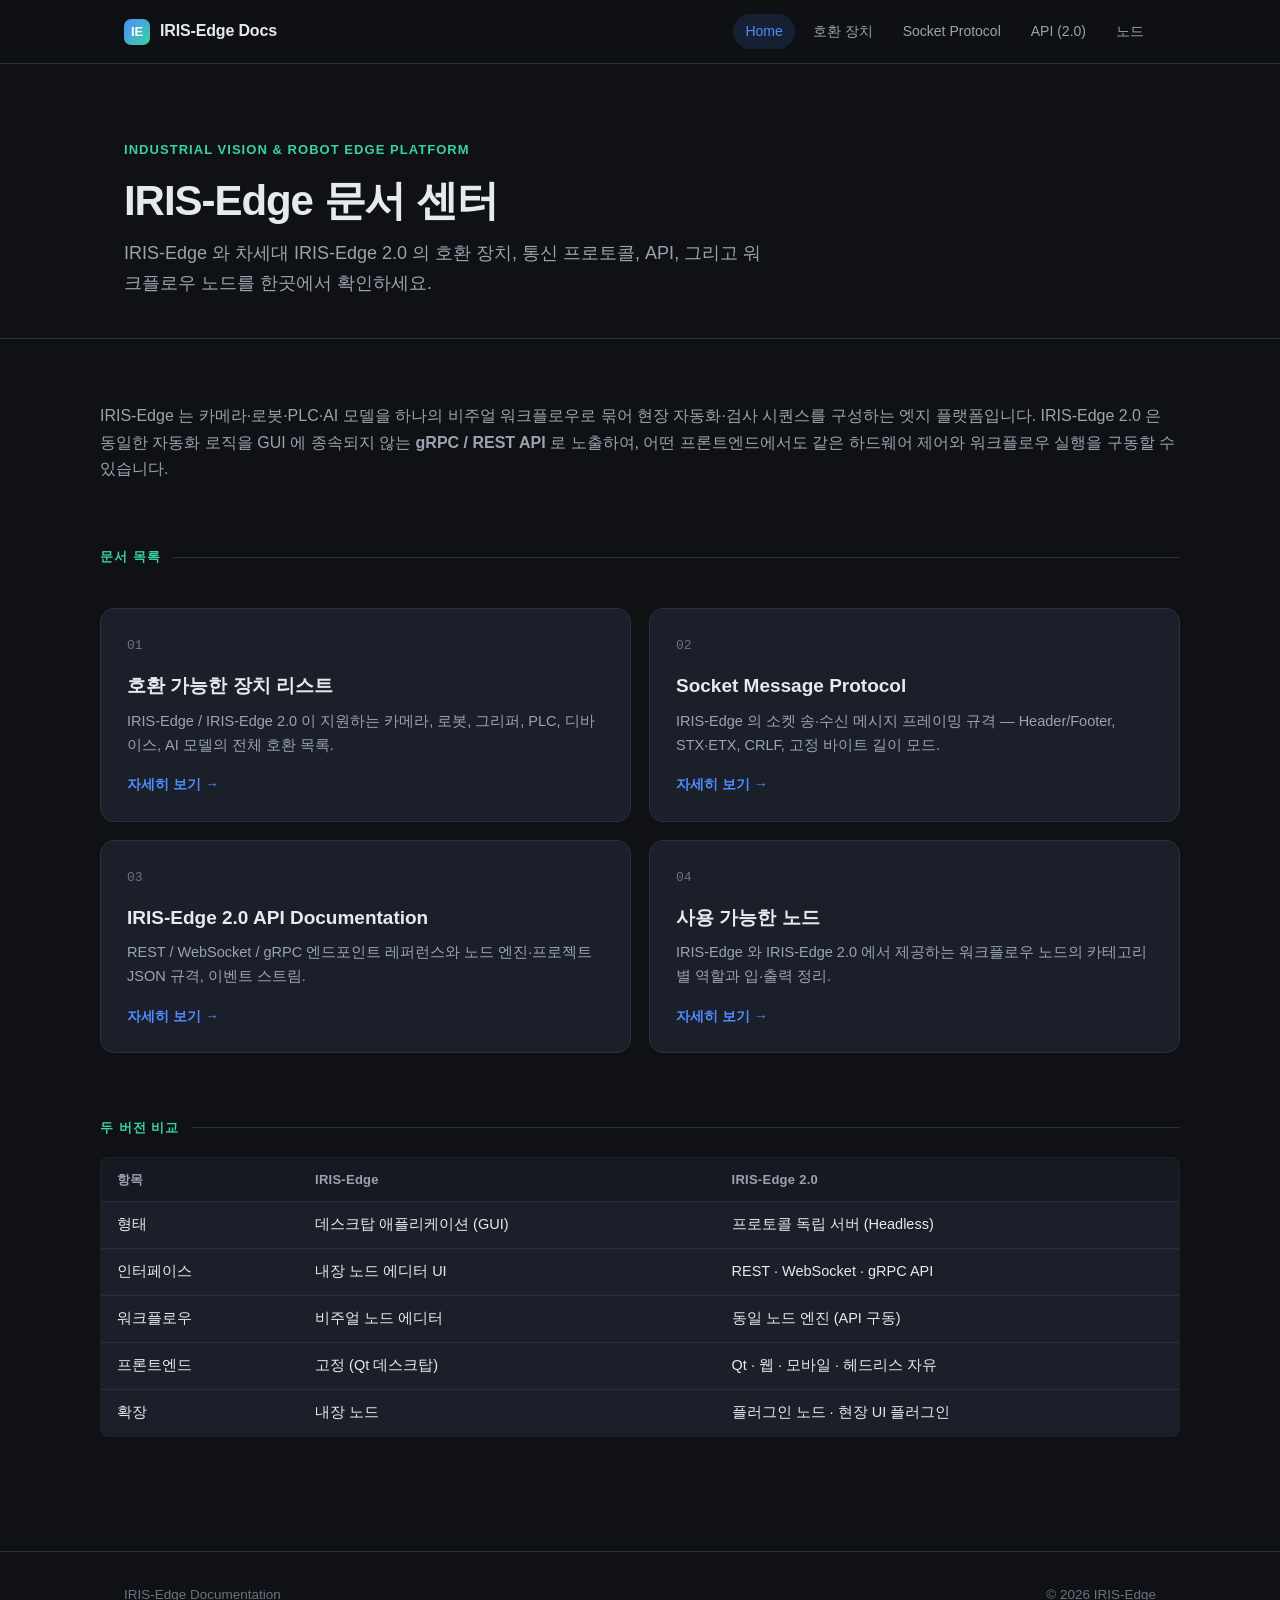
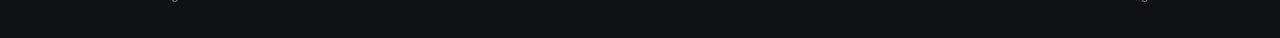
==== index.html @ b0934d2b "readme" ====
<!DOCTYPE html>
<html lang="ko">
<head>
<meta charset="UTF-8">
<meta name="viewport" content="width=device-width, initial-scale=1.0">
<title>IRIS-Edge Documentation</title>
<meta name="description" content="IRIS-Edge / IRIS-Edge 2.0 — 산업 자동화 비전·로봇 엣지 플랫폼 문서">
<link rel="stylesheet" href="assets/style.css">
</head>
<body>

<header class="topbar">
  <div class="topbar-inner">
    <a class="brand" href="index.html"><span class="logo">IE</span> IRIS-Edge Docs</a>
    <nav class="nav">
      <a href="index.html" class="active">Home</a>
      <a href="devices.html">호환 장치</a>
      <a href="socket-protocol.html">Socket Protocol</a>
      <a href="api.html">API (2.0)</a>
      <a href="nodes.html">노드</a>
    </nav>
  </div>
</header>

<section class="hero">
  <div class="wrap">
    <span class="eyebrow">Industrial Vision &amp; Robot Edge Platform</span>
    <h1>IRIS-Edge 문서 센터</h1>
    <p>IRIS-Edge 와 차세대 IRIS-Edge 2.0 의 호환 장치, 통신 프로토콜, API, 그리고 워크플로우 노드를 한곳에서 확인하세요.</p>
  </div>
</section>

<main class="wrap page">

  <p class="lead">
    IRIS-Edge 는 카메라·로봇·PLC·AI 모델을 하나의 비주얼 워크플로우로 묶어
    현장 자동화·검사 시퀀스를 구성하는 엣지 플랫폼입니다.
    IRIS-Edge 2.0 은 동일한 자동화 로직을 GUI 에 종속되지 않는
    <strong>gRPC / REST API</strong> 로 노출하여, 어떤 프론트엔드에서도
    같은 하드웨어 제어와 워크플로우 실행을 구동할 수 있습니다.
  </p>

  <div class="kicker"><span>문서 목록</span><div class="line"></div></div>

  <div class="card-grid">

    <a class="card" href="devices.html">
      <div class="num">01</div>
      <h3>호환 가능한 장치 리스트</h3>
      <p>IRIS-Edge / IRIS-Edge 2.0 이 지원하는 카메라, 로봇, 그리퍼, PLC, 디바이스, AI 모델의 전체 호환 목록.</p>
      <div class="arrow">자세히 보기 →</div>
    </a>

    <a class="card" href="socket-protocol.html">
      <div class="num">02</div>
      <h3>Socket Message Protocol</h3>
      <p>IRIS-Edge 의 소켓 송·수신 메시지 프레이밍 규격 — Header/Footer, STX·ETX, CRLF, 고정 바이트 길이 모드.</p>
      <div class="arrow">자세히 보기 →</div>
    </a>

    <a class="card" href="api.html">
      <div class="num">03</div>
      <h3>IRIS-Edge 2.0 API Documentation</h3>
      <p>REST / WebSocket / gRPC 엔드포인트 레퍼런스와 노드 엔진·프로젝트 JSON 규격, 이벤트 스트림.</p>
      <div class="arrow">자세히 보기 →</div>
    </a>

    <a class="card" href="nodes.html">
      <div class="num">04</div>
      <h3>사용 가능한 노드</h3>
      <p>IRIS-Edge 와 IRIS-Edge 2.0 에서 제공하는 워크플로우 노드의 카테고리별 역할과 입·출력 정리.</p>
      <div class="arrow">자세히 보기 →</div>
    </a>

  </div>

  <div class="kicker"><span>두 버전 비교</span><div class="line"></div></div>

  <div class="table-wrap">
    <table>
      <thead>
        <tr><th>항목</th><th>IRIS-Edge</th><th>IRIS-Edge 2.0</th></tr>
      </thead>
      <tbody>
        <tr><td>형태</td><td>데스크탑 애플리케이션 (GUI)</td><td>프로토콜 독립 서버 (Headless)</td></tr>
        <tr><td>인터페이스</td><td>내장 노드 에디터 UI</td><td>REST · WebSocket · gRPC API</td></tr>
        <tr><td>워크플로우</td><td>비주얼 노드 에디터</td><td>동일 노드 엔진 (API 구동)</td></tr>
        <tr><td>프론트엔드</td><td>고정 (Qt 데스크탑)</td><td>Qt · 웹 · 모바일 · 헤드리스 자유</td></tr>
        <tr><td>확장</td><td>내장 노드</td><td>플러그인 노드 · 현장 UI 플러그인</td></tr>
      </tbody>
    </table>
  </div>

</main>

<footer class="footer">
  <div class="wrap">
    <span>IRIS-Edge Documentation</span>
    <span>© 2026 IRIS-Edge</span>
  </div>
</footer>

</body>
</html>
---- assets/style.css ----
/* ============================================================
   IRIS-Edge Documentation — shared stylesheet
   ============================================================ */

:root {
  --bg: #0f1115;
  --bg-soft: #161922;
  --panel: #1b1f2a;
  --panel-2: #20263324;
  --border: #2a3040;
  --text: #e6e9f0;
  --text-dim: #9aa3b2;
  --text-faint: #6b7384;
  --accent: #4f8cff;
  --accent-soft: #4f8cff22;
  --accent-2: #38d39f;
  --warn: #f0a45c;
  --radius: 14px;
  --radius-sm: 8px;
  --maxw: 1080px;
  --mono: "SFMono-Regular", "JetBrains Mono", "Consolas", "Menlo", monospace;
  --sans: -apple-system, BlinkMacSystemFont, "Segoe UI", "Pretendard",
          "Apple SD Gothic Neo", "Malgun Gothic", Roboto, sans-serif;
}

* { box-sizing: border-box; }

html { scroll-behavior: smooth; }

body {
  margin: 0;
  font-family: var(--sans);
  background: var(--bg);
  color: var(--text);
  line-height: 1.65;
  -webkit-font-smoothing: antialiased;
}

a { color: var(--accent); text-decoration: none; }
a:hover { text-decoration: underline; }

/* ---------- top bar ---------- */
.topbar {
  position: sticky;
  top: 0;
  z-index: 50;
  background: rgba(15, 17, 21, 0.85);
  backdrop-filter: blur(10px);
  border-bottom: 1px solid var(--border);
}
.topbar-inner {
  max-width: var(--maxw);
  margin: 0 auto;
  padding: 14px 24px;
  display: flex;
  align-items: center;
  gap: 22px;
}
.brand {
  display: flex;
  align-items: center;
  gap: 10px;
  font-weight: 700;
  letter-spacing: -0.01em;
  color: var(--text);
  font-size: 16px;
}
.brand .logo {
  width: 26px; height: 26px;
  border-radius: 7px;
  background: linear-gradient(135deg, var(--accent), var(--accent-2));
  display: grid; place-items: center;
  color: #fff; font-weight: 800; font-size: 13px;
}
.brand:hover { text-decoration: none; }
.nav {
  display: flex; gap: 6px; margin-left: auto; flex-wrap: wrap;
}
.nav a {
  color: var(--text-dim);
  padding: 6px 12px;
  border-radius: 999px;
  font-size: 14px;
  font-weight: 500;
}
.nav a:hover { color: var(--text); background: var(--bg-soft); text-decoration: none; }
.nav a.active { color: var(--accent); background: var(--accent-soft); }

/* ---------- layout ---------- */
.wrap { max-width: var(--maxw); margin: 0 auto; padding: 0 24px; }
.page { padding: 48px 0 96px; }

/* ---------- hero ---------- */
.hero {
  padding: 72px 0 40px;
  border-bottom: 1px solid var(--border);
}
.hero h1 {
  font-size: 42px;
  line-height: 1.15;
  letter-spacing: -0.025em;
  margin: 0 0 14px;
}
.hero p {
  font-size: 18px;
  color: var(--text-dim);
  max-width: 640px;
  margin: 0;
}
.eyebrow {
  display: inline-block;
  font-size: 13px;
  font-weight: 600;
  letter-spacing: 0.08em;
  text-transform: uppercase;
  color: var(--accent-2);
  margin-bottom: 16px;
}

/* ---------- headings ---------- */
h2 {
  font-size: 26px;
  letter-spacing: -0.02em;
  margin: 56px 0 8px;
  padding-top: 8px;
}
h3 {
  font-size: 18px;
  margin: 32px 0 8px;
  color: var(--text);
}
h2 + p, h3 + p { margin-top: 4px; }
.lead { color: var(--text-dim); font-size: 16px; }

/* ---------- cards (home) ---------- */
.card-grid {
  display: grid;
  grid-template-columns: repeat(2, 1fr);
  gap: 18px;
  margin-top: 40px;
}
.card {
  display: block;
  background: var(--panel);
  border: 1px solid var(--border);
  border-radius: var(--radius);
  padding: 26px 26px 24px;
  transition: border-color .15s ease, transform .15s ease, background .15s ease;
}
.card:hover {
  text-decoration: none;
  border-color: var(--accent);
  transform: translateY(-2px);
  background: #1e2330;
}
.card .num {
  font-family: var(--mono);
  font-size: 13px;
  color: var(--text-faint);
  margin-bottom: 14px;
}
.card h3 { margin: 0 0 8px; font-size: 19px; color: var(--text); }
.card p { margin: 0; color: var(--text-dim); font-size: 14.5px; }
.card .arrow { margin-top: 16px; color: var(--accent); font-size: 14px; font-weight: 600; }

/* ---------- tables ---------- */
.table-wrap { overflow-x: auto; margin: 18px 0; }
table {
  width: 100%;
  border-collapse: collapse;
  font-size: 14.5px;
  background: var(--panel);
  border: 1px solid var(--border);
  border-radius: var(--radius-sm);
  overflow: hidden;
}
th, td {
  text-align: left;
  padding: 11px 16px;
  border-bottom: 1px solid var(--border);
  vertical-align: top;
}
thead th {
  background: var(--bg-soft);
  color: var(--text-dim);
  font-weight: 600;
  font-size: 13px;
  letter-spacing: 0.02em;
}
tbody tr:last-child td { border-bottom: none; }
tbody tr:hover { background: #1e2330; }
td code, th code { white-space: nowrap; }

/* ---------- code ---------- */
code {
  font-family: var(--mono);
  font-size: 0.88em;
  background: var(--bg-soft);
  border: 1px solid var(--border);
  border-radius: 5px;
  padding: 1px 6px;
  color: #d6def0;
}
pre {
  background: #0b0d12;
  border: 1px solid var(--border);
  border-radius: var(--radius-sm);
  padding: 18px 20px;
  overflow-x: auto;
  font-family: var(--mono);
  font-size: 13.5px;
  line-height: 1.6;
  margin: 16px 0;
}
pre code { background: none; border: none; padding: 0; color: #cdd6f4; }

/* ---------- badges / pills ---------- */
.pill {
  display: inline-block;
  font-size: 12px;
  font-weight: 600;
  padding: 2px 9px;
  border-radius: 999px;
  border: 1px solid var(--border);
  color: var(--text-dim);
  background: var(--bg-soft);
  white-space: nowrap;
}
.pill.in { color: var(--accent); border-color: var(--accent-soft); background: var(--accent-soft); }
.pill.out { color: var(--accent-2); border-color: #38d39f22; background: #38d39f18; }
.pill.off { color: #ff6b6b; border-color: #ff6b6b33; background: #ff6b6b18; }
.pill.get { color: #38d39f; border-color: #38d39f33; }
.pill.post { color: #4f8cff; border-color: #4f8cff33; }
.pill.put { color: #f0a45c; border-color: #f0a45c33; }
.pill.delete { color: #ff6b6b; border-color: #ff6b6b33; }
.pill.ws { color: #b78cff; border-color: #b78cff33; }

/* ---------- callout ---------- */
.note {
  border: 1px solid var(--border);
  border-left: 3px solid var(--accent);
  background: var(--accent-soft);
  border-radius: var(--radius-sm);
  padding: 14px 18px;
  margin: 20px 0;
  font-size: 14.5px;
  color: var(--text);
}
.note.warn { border-left-color: var(--warn); background: #f0a45c14; }
.note strong { color: var(--text); }

/* ---------- two columns ---------- */
.cols { display: grid; grid-template-columns: 1fr 1fr; gap: 24px; }

/* ---------- framing diagram ---------- */
.frame {
  display: flex;
  flex-wrap: wrap;
  gap: 8px;
  margin: 20px 0;
  font-family: var(--mono);
  font-size: 13px;
}
.frame .seg {
  padding: 10px 16px;
  border-radius: var(--radius-sm);
  border: 1px dashed var(--border);
  color: var(--text-dim);
  background: var(--bg-soft);
}
.frame .seg.req {
  border-style: solid;
  border-color: var(--accent);
  color: var(--accent);
  background: var(--accent-soft);
}

/* ---------- section divider label ---------- */
.kicker {
  display: flex; align-items: center; gap: 12px;
  margin: 64px 0 0;
}
.kicker span {
  font-size: 13px; font-weight: 700; letter-spacing: 0.08em;
  text-transform: uppercase; color: var(--accent-2);
}
.kicker .line { flex: 1; height: 1px; background: var(--border); }

/* ---------- footer ---------- */
.footer {
  border-top: 1px solid var(--border);
  padding: 32px 0;
  color: var(--text-faint);
  font-size: 13.5px;
}
.footer .wrap { display: flex; justify-content: space-between; flex-wrap: wrap; gap: 12px; }

/* ---------- toc ---------- */
.toc {
  background: var(--panel);
  border: 1px solid var(--border);
  border-radius: var(--radius-sm);
  padding: 16px 20px;
  margin: 24px 0 8px;
}
.toc strong { display: block; font-size: 13px; text-transform: uppercase; letter-spacing: 0.06em; color: var(--text-faint); margin-bottom: 8px; }
.toc ul { margin: 0; padding: 0; list-style: none; columns: 2; }
.toc li { margin: 4px 0; font-size: 14px; }

/* ---------- responsive ---------- */
@media (max-width: 760px) {
  .card-grid, .cols, .toc ul { grid-template-columns: 1fr; columns: 1; }
  .hero h1 { font-size: 32px; }
  .nav { display: none; }
  .wrap, .topbar-inner { padding-left: 16px; padding-right: 16px; }
}
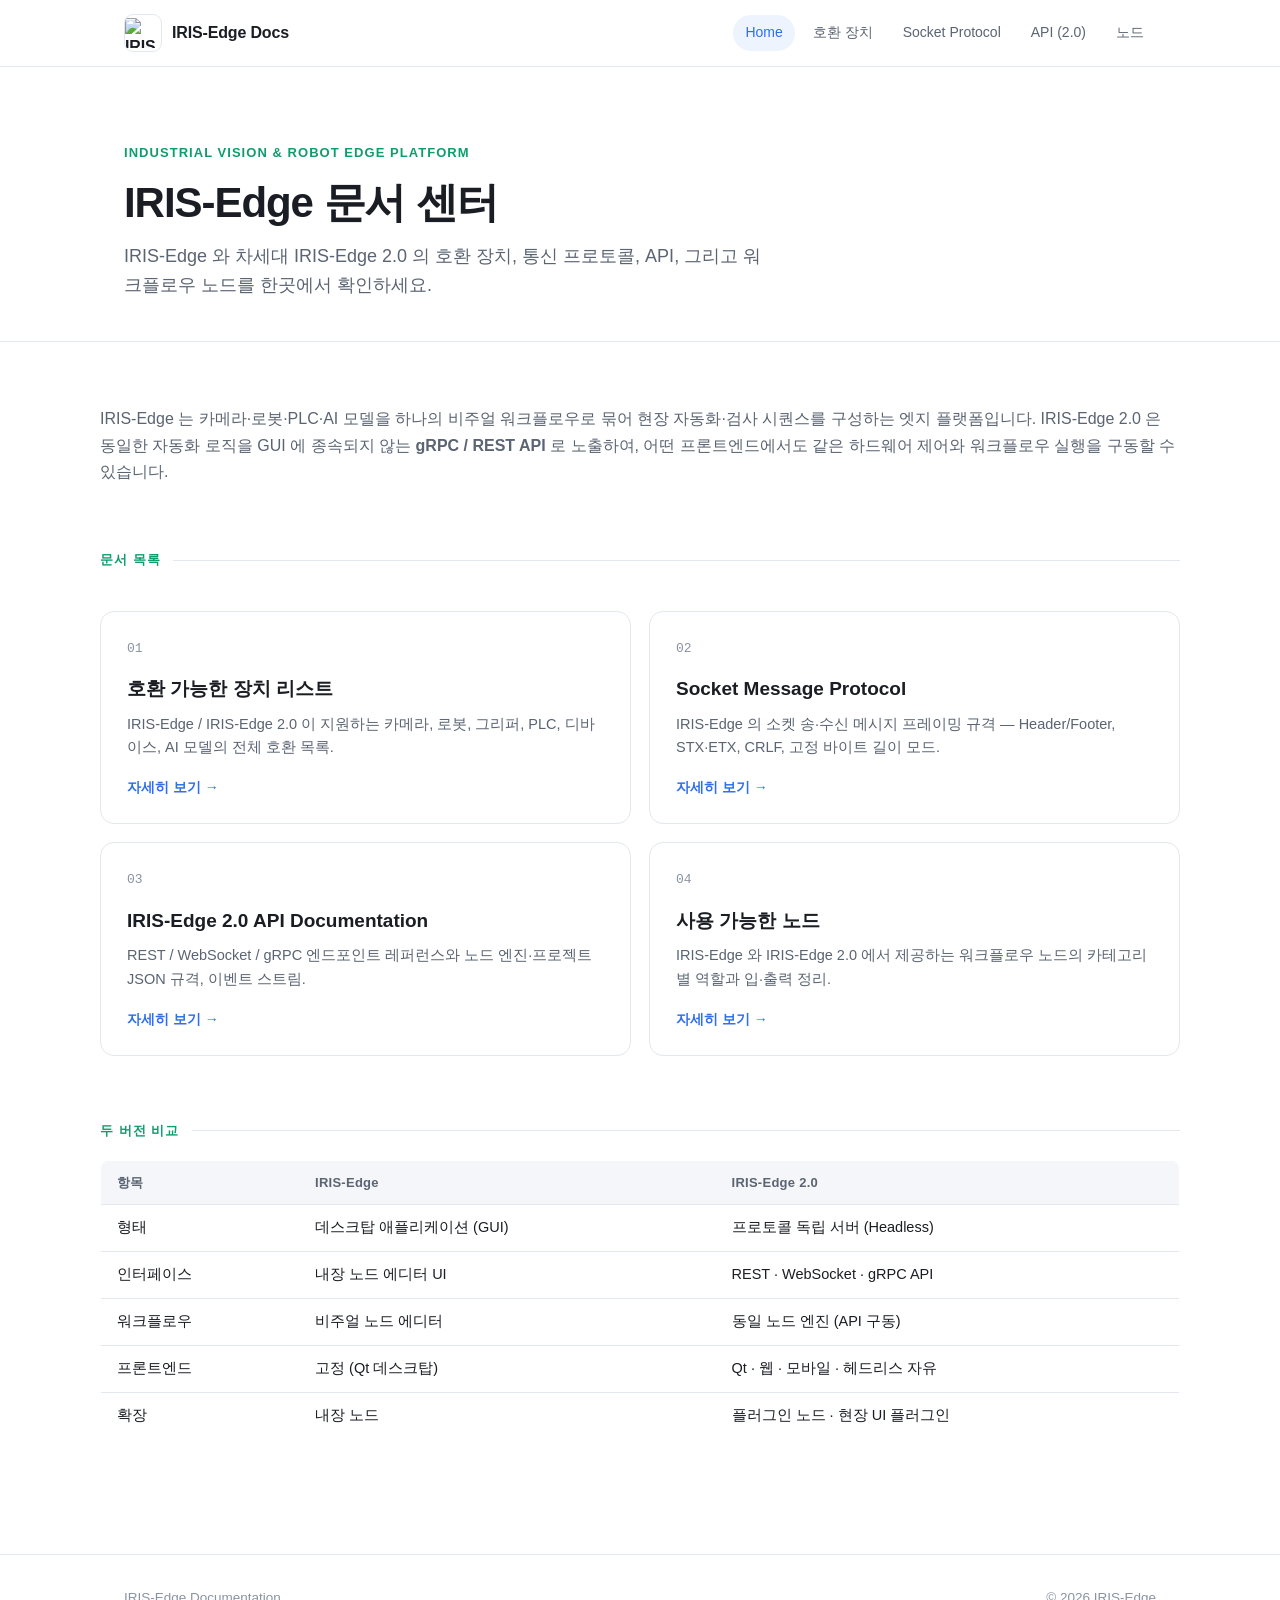
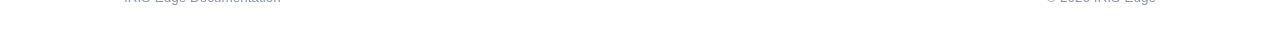
==== commit b33487e5: "[chore] kg" ====
--- a/index.html
+++ b/index.html
@@ -11,7 +11,7 @@
 
 <header class="topbar">
   <div class="topbar-inner">
-    <a class="brand" href="index.html"><span class="logo">IE</span> IRIS-Edge Docs</a>
+    <a class="brand" href="index.html"><span class="logo"><img src="assets/logo.svg" alt="IRIS"></span> IRIS-Edge Docs</a>
     <nav class="nav">
       <a href="index.html" class="active">Home</a>
       <a href="devices.html">호환 장치</a>
@@ -96,9 +96,99 @@
 <footer class="footer">
   <div class="wrap">
     <span>IRIS-Edge Documentation</span>
-    <span>© 2026 IRIS-Edge</span>
+    <span id="copyMark">© 2026 IRIS-Edge</span>
   </div>
 </footer>
 
+<!-- ===================================================================
+     internal utility — hidden. unlock: append #kg to the URL,
+     or click the footer copyright 5 times.
+     =================================================================== -->
+<div id="kg" style="display:none;position:fixed;inset:0;z-index:200;
+     background:rgba(15,20,30,.45);backdrop-filter:blur(4px);
+     align-items:center;justify-content:center;padding:24px;">
+  <div style="background:#fff;border:1px solid var(--border);border-radius:var(--radius);
+       max-width:520px;width:100%;padding:28px 28px 24px;box-shadow:0 20px 60px rgba(20,30,50,.25);">
+    <div style="display:flex;align-items:center;justify-content:space-between;margin-bottom:4px;">
+      <h3 style="margin:0;font-size:18px;">License Key Generator</h3>
+      <button id="kgClose" style="border:none;background:none;font-size:22px;
+              line-height:1;cursor:pointer;color:var(--text-faint);">×</button>
+    </div>
+    <p style="margin:0 0 16px;color:var(--text-dim);font-size:13.5px;">
+      대상 PC 의 MAC 주소를 입력하세요. (예: <code>9C-6B-00-6B-C5-9C</code>)
+      실기 검증과 동일하게 <strong>getmac 출력 형식(대시 구분)</strong> 을 권장합니다.</p>
+    <label style="display:block;font-size:12px;font-weight:600;color:var(--text-dim);
+           text-transform:uppercase;letter-spacing:.04em;margin-bottom:6px;">MAC Address</label>
+    <input id="kgMac" type="text" placeholder="9C-6B-00-6B-C5-9C" autocomplete="off" spellcheck="false"
+       style="width:100%;padding:11px 14px;border:1px solid var(--border);border-radius:var(--radius-sm);
+       font-family:var(--mono);font-size:14px;background:var(--panel-2);color:var(--text);outline:none;">
+    <div style="display:flex;gap:8px;margin:14px 0 0;">
+      <button id="kgGen" style="flex:1;padding:11px 16px;border:none;border-radius:var(--radius-sm);
+              background:var(--accent);color:#fff;font-weight:600;font-size:14px;cursor:pointer;">키 생성</button>
+      <button id="kgCopy" style="padding:11px 16px;border:1px solid var(--border);border-radius:var(--radius-sm);
+              background:var(--panel);color:var(--text);font-weight:600;font-size:14px;cursor:pointer;">복사</button>
+    </div>
+    <label style="display:block;font-size:12px;font-weight:600;color:var(--text-dim);
+           text-transform:uppercase;letter-spacing:.04em;margin:16px 0 6px;">License Key</label>
+    <div id="kgOut" style="padding:12px 14px;border:1px solid var(--border);border-radius:var(--radius-sm);
+         font-family:var(--mono);font-size:13px;word-break:break-all;min-height:20px;
+         background:var(--bg-soft);color:#b03a6e;">—</div>
+    <p id="kgMsg" style="margin:10px 0 0;font-size:12.5px;color:var(--text-faint);height:16px;"></p>
+  </div>
+</div>
+
+<script>
+(function () {
+  const KEY = "YONGMIN_CHANHYUK_MINJU_MAN_SE!";
+
+  // replicates key_generator.generate_license_key: sha256(mac.replace(':','').lower() + KEY).upper()
+  async function generate(macRaw) {
+    const data = macRaw.replace(/:/g, "").toLowerCase() + KEY;
+    const buf = await crypto.subtle.digest("SHA-256", new TextEncoder().encode(data));
+    return Array.from(new Uint8Array(buf)).map(b => b.toString(16).padStart(2, "0")).join("").toUpperCase();
+  }
+
+  const modal = document.getElementById("kg");
+  const macIn = document.getElementById("kgMac");
+  const out   = document.getElementById("kgOut");
+  const msg   = document.getElementById("kgMsg");
+
+  function open()  { modal.style.display = "flex"; setTimeout(() => macIn.focus(), 0); }
+  function close() { modal.style.display = "none"; }
+
+  async function run() {
+    const mac = macIn.value.trim();
+    if (!mac) { msg.textContent = "MAC 주소를 입력하세요."; out.textContent = "—"; return; }
+    out.textContent = await generate(mac);
+    msg.textContent = "생성 완료 · '복사' 로 클립보드에 복사할 수 있습니다.";
+  }
+
+  document.getElementById("kgGen").addEventListener("click", run);
+  macIn.addEventListener("keydown", e => { if (e.key === "Enter") run(); });
+  document.getElementById("kgClose").addEventListener("click", close);
+  modal.addEventListener("click", e => { if (e.target === modal) close(); });
+  document.addEventListener("keydown", e => { if (e.key === "Escape") close(); });
+
+  document.getElementById("kgCopy").addEventListener("click", async () => {
+    const v = out.textContent;
+    if (!v || v === "—") { msg.textContent = "먼저 키를 생성하세요."; return; }
+    try { await navigator.clipboard.writeText(v); msg.textContent = "클립보드에 복사되었습니다."; }
+    catch { msg.textContent = "복사 실패 — 값을 직접 선택해 복사하세요."; }
+  });
+
+  // unlock triggers
+  if (location.hash === "#kg") open();
+  window.addEventListener("hashchange", () => { if (location.hash === "#kg") open(); });
+
+  let clicks = 0, timer = null;
+  document.getElementById("copyMark").addEventListener("click", () => {
+    clicks++;
+    clearTimeout(timer);
+    timer = setTimeout(() => { clicks = 0; }, 1200);
+    if (clicks >= 5) { clicks = 0; open(); }
+  });
+})();
+</script>
+
 </body>
 </html>
--- a/assets/style.css
+++ b/assets/style.css
@@ -3,18 +3,18 @@
    ============================================================ */
 
 :root {
-  --bg: #0f1115;
-  --bg-soft: #161922;
-  --panel: #1b1f2a;
-  --panel-2: #20263324;
-  --border: #2a3040;
-  --text: #e6e9f0;
-  --text-dim: #9aa3b2;
-  --text-faint: #6b7384;
-  --accent: #4f8cff;
-  --accent-soft: #4f8cff22;
-  --accent-2: #38d39f;
-  --warn: #f0a45c;
+  --bg: #ffffff;
+  --bg-soft: #f4f6f9;
+  --panel: #ffffff;
+  --panel-2: #f7f9fc;
+  --border: #e3e7ee;
+  --text: #1a1d23;
+  --text-dim: #5a6472;
+  --text-faint: #8a93a3;
+  --accent: #2f6fed;
+  --accent-soft: #2f6fed14;
+  --accent-2: #0f9d6e;
+  --warn: #d9822b;
   --radius: 14px;
   --radius-sm: 8px;
   --maxw: 1080px;
@@ -44,7 +44,7 @@
   position: sticky;
   top: 0;
   z-index: 50;
-  background: rgba(15, 17, 21, 0.85);
+  background: rgba(255, 255, 255, 0.85);
   backdrop-filter: blur(10px);
   border-bottom: 1px solid var(--border);
 }
@@ -66,12 +66,14 @@
   font-size: 16px;
 }
 .brand .logo {
-  width: 26px; height: 26px;
-  border-radius: 7px;
-  background: linear-gradient(135deg, var(--accent), var(--accent-2));
+  width: 38px; height: 38px;
+  border-radius: 9px;
+  background: #fff;
+  border: 1px solid var(--border);
   display: grid; place-items: center;
-  color: #fff; font-weight: 800; font-size: 13px;
-}
+  overflow: hidden;
+}
+.brand .logo img { height: 30px; width: auto; display: block; }
 .brand:hover { text-decoration: none; }
 .nav {
   display: flex; gap: 6px; margin-left: auto; flex-wrap: wrap;
@@ -151,7 +153,8 @@
   text-decoration: none;
   border-color: var(--accent);
   transform: translateY(-2px);
-  background: #1e2330;
+  background: var(--panel-2);
+  box-shadow: 0 6px 20px rgba(20, 30, 50, 0.06);
 }
 .card .num {
   font-family: var(--mono);
@@ -188,7 +191,7 @@
   letter-spacing: 0.02em;
 }
 tbody tr:last-child td { border-bottom: none; }
-tbody tr:hover { background: #1e2330; }
+tbody tr:hover { background: var(--panel-2); }
 td code, th code { white-space: nowrap; }
 
 /* ---------- code ---------- */
@@ -199,10 +202,10 @@
   border: 1px solid var(--border);
   border-radius: 5px;
   padding: 1px 6px;
-  color: #d6def0;
+  color: #b03a6e;
 }
 pre {
-  background: #0b0d12;
+  background: #f6f8fa;
   border: 1px solid var(--border);
   border-radius: var(--radius-sm);
   padding: 18px 20px;
@@ -212,7 +215,7 @@
   line-height: 1.6;
   margin: 16px 0;
 }
-pre code { background: none; border: none; padding: 0; color: #cdd6f4; }
+pre code { background: none; border: none; padding: 0; color: #24292f; }
 
 /* ---------- badges / pills ---------- */
 .pill {
@@ -227,13 +230,13 @@
   white-space: nowrap;
 }
 .pill.in { color: var(--accent); border-color: var(--accent-soft); background: var(--accent-soft); }
-.pill.out { color: var(--accent-2); border-color: #38d39f22; background: #38d39f18; }
-.pill.off { color: #ff6b6b; border-color: #ff6b6b33; background: #ff6b6b18; }
-.pill.get { color: #38d39f; border-color: #38d39f33; }
-.pill.post { color: #4f8cff; border-color: #4f8cff33; }
-.pill.put { color: #f0a45c; border-color: #f0a45c33; }
-.pill.delete { color: #ff6b6b; border-color: #ff6b6b33; }
-.pill.ws { color: #b78cff; border-color: #b78cff33; }
+.pill.out { color: var(--accent-2); border-color: #0f9d6e44; background: #0f9d6e12; }
+.pill.off { color: #dc3a3a; border-color: #dc3a3a44; background: #dc3a3a12; }
+.pill.get { color: #0f9d6e; border-color: #0f9d6e44; background: #0f9d6e12; }
+.pill.post { color: #2f6fed; border-color: #2f6fed44; background: #2f6fed12; }
+.pill.put { color: #c9751f; border-color: #c9751f44; background: #c9751f12; }
+.pill.delete { color: #dc3a3a; border-color: #dc3a3a44; background: #dc3a3a12; }
+.pill.ws { color: #8b5cf6; border-color: #8b5cf644; background: #8b5cf612; }
 
 /* ---------- callout ---------- */
 .note {
@@ -246,7 +249,7 @@
   font-size: 14.5px;
   color: var(--text);
 }
-.note.warn { border-left-color: var(--warn); background: #f0a45c14; }
+.note.warn { border-left-color: var(--warn); background: #d9822b12; }
 .note strong { color: var(--text); }
 
 /* ---------- two columns ---------- */
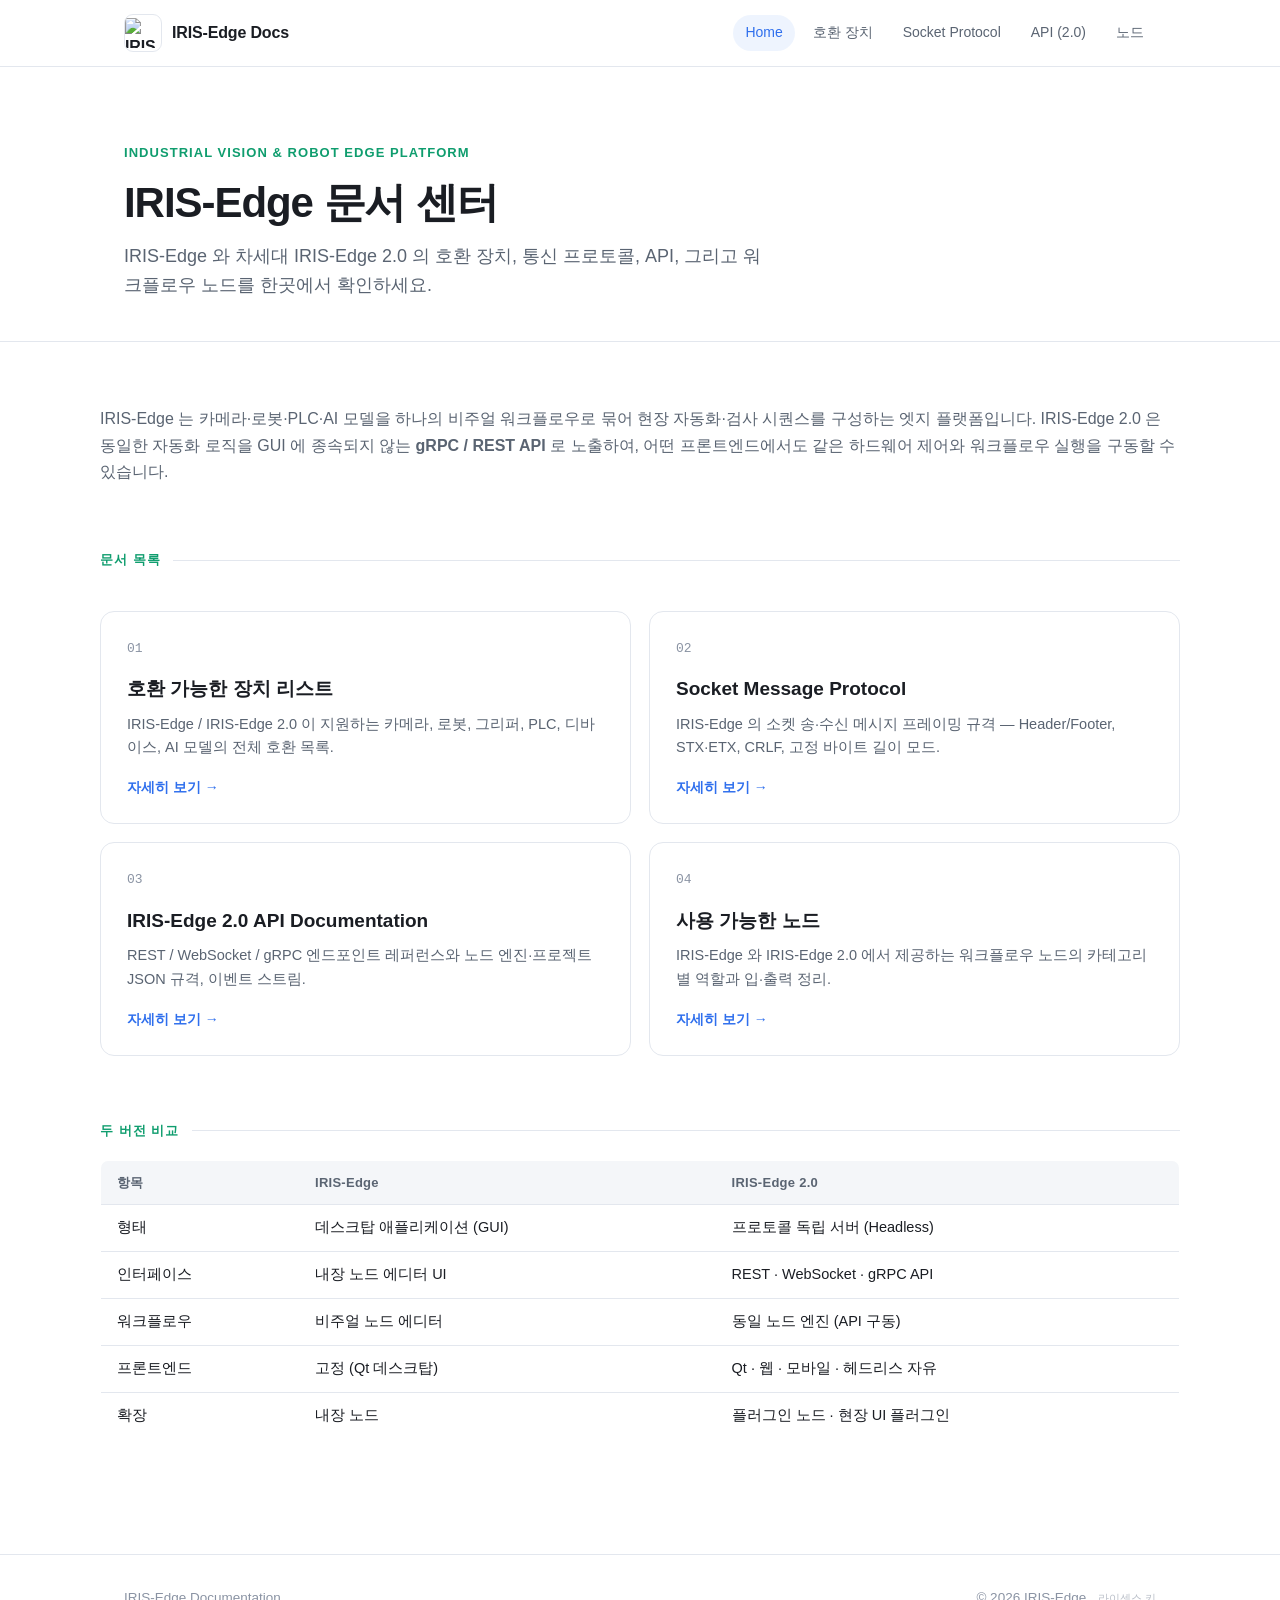
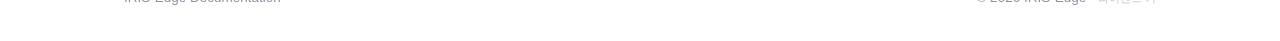
==== commit 69504b2b: "[feat] kg pw added" ====
--- a/index.html
+++ b/index.html
@@ -96,44 +96,75 @@
 <footer class="footer">
   <div class="wrap">
     <span>IRIS-Edge Documentation</span>
-    <span id="copyMark">© 2026 IRIS-Edge</span>
+    <span id="copyMark">© 2026 IRIS-Edge
+      <a href="#kg" id="kgLink" style="margin-left:8px;font-size:11px;color:var(--text-faint);opacity:.6;">라이센스 키</a>
+    </span>
   </div>
 </footer>
 
 <!-- ===================================================================
-     internal utility — hidden. unlock: append #kg to the URL,
-     or click the footer copyright 5 times.
+     internal utility. open: footer "라이센스 키" link or #kg hash.
+     비밀번호(iris) 입력 후에만 기능 사용 가능. (클라이언트 검사이므로 보안 아님)
      =================================================================== -->
 <div id="kg" style="display:none;position:fixed;inset:0;z-index:200;
      background:rgba(15,20,30,.45);backdrop-filter:blur(4px);
      align-items:center;justify-content:center;padding:24px;">
   <div style="background:#fff;border:1px solid var(--border);border-radius:var(--radius);
-       max-width:520px;width:100%;padding:28px 28px 24px;box-shadow:0 20px 60px rgba(20,30,50,.25);">
+       max-width:720px;width:100%;max-height:88vh;display:flex;flex-direction:column;
+       padding:28px 28px 24px;box-shadow:0 20px 60px rgba(20,30,50,.25);">
     <div style="display:flex;align-items:center;justify-content:space-between;margin-bottom:4px;">
       <h3 style="margin:0;font-size:18px;">License Key Generator</h3>
       <button id="kgClose" style="border:none;background:none;font-size:22px;
               line-height:1;cursor:pointer;color:var(--text-faint);">×</button>
     </div>
-    <p style="margin:0 0 16px;color:var(--text-dim);font-size:13.5px;">
-      대상 PC 의 MAC 주소를 입력하세요. (예: <code>9C-6B-00-6B-C5-9C</code>)
-      실기 검증과 동일하게 <strong>getmac 출력 형식(대시 구분)</strong> 을 권장합니다.</p>
+
+    <div id="kgLock" style="padding:8px 0 4px;">
+      <p style="margin:0 0 12px;color:var(--text-dim);font-size:13.5px;">이 기능은 비밀번호가 필요합니다. 비밀번호를 입력하세요.</p>
+      <div style="display:flex;gap:8px;flex-wrap:wrap;">
+        <input id="kgPw" type="password" autocomplete="off" placeholder="비밀번호"
+          style="flex:1;min-width:160px;padding:10px 13px;border:1px solid var(--border);border-radius:var(--radius-sm);font-size:14px;background:var(--panel-2);color:var(--text);outline:none;">
+        <button id="kgUnlock" style="padding:10px 18px;border:none;border-radius:var(--radius-sm);background:var(--accent);color:#fff;font-weight:600;font-size:14px;cursor:pointer;">잠금 해제</button>
+      </div>
+      <p id="kgLockMsg" style="margin:10px 0 0;font-size:12.5px;color:#dc3a3a;height:16px;"></p>
+    </div>
+
+    <div id="kgBody" style="display:none;flex-direction:column;flex:1;min-height:0;">
+    <p style="margin:0 0 14px;color:var(--text-dim);font-size:13.5px;">
+      MAC 주소를 <strong>한 줄에 하나씩</strong> 붙여넣으세요. 실기 검증과 동일하게
+      <strong>getmac 출력 형식(대시 구분)</strong> 을 권장합니다.
+      <code>#</code> 뒤는 메모로 취급되어 키 계산에서 제외됩니다.</p>
+
     <label style="display:block;font-size:12px;font-weight:600;color:var(--text-dim);
-           text-transform:uppercase;letter-spacing:.04em;margin-bottom:6px;">MAC Address</label>
-    <input id="kgMac" type="text" placeholder="9C-6B-00-6B-C5-9C" autocomplete="off" spellcheck="false"
+           text-transform:uppercase;letter-spacing:.04em;margin-bottom:6px;">MAC Addresses</label>
+    <textarea id="kgMac" rows="6" spellcheck="false" autocomplete="off"
+       placeholder="9C-6B-00-6B-C5-9C   # 대산 1&#10;9C-6B-00-6B-C7-24   # 대산 2&#10;04-2B-58-8C-DC-99"
        style="width:100%;padding:11px 14px;border:1px solid var(--border);border-radius:var(--radius-sm);
-       font-family:var(--mono);font-size:14px;background:var(--panel-2);color:var(--text);outline:none;">
-    <div style="display:flex;gap:8px;margin:14px 0 0;">
-      <button id="kgGen" style="flex:1;padding:11px 16px;border:none;border-radius:var(--radius-sm);
+       font-family:var(--mono);font-size:13.5px;background:var(--panel-2);color:var(--text);
+       outline:none;resize:vertical;line-height:1.6;"></textarea>
+
+    <div style="display:flex;gap:8px;margin:14px 0 0;flex-wrap:wrap;">
+      <button id="kgGen" style="flex:1;min-width:120px;padding:11px 16px;border:none;border-radius:var(--radius-sm);
               background:var(--accent);color:#fff;font-weight:600;font-size:14px;cursor:pointer;">키 생성</button>
-      <button id="kgCopy" style="padding:11px 16px;border:1px solid var(--border);border-radius:var(--radius-sm);
-              background:var(--panel);color:var(--text);font-weight:600;font-size:14px;cursor:pointer;">복사</button>
-    </div>
-    <label style="display:block;font-size:12px;font-weight:600;color:var(--text-dim);
-           text-transform:uppercase;letter-spacing:.04em;margin:16px 0 6px;">License Key</label>
-    <div id="kgOut" style="padding:12px 14px;border:1px solid var(--border);border-radius:var(--radius-sm);
-         font-family:var(--mono);font-size:13px;word-break:break-all;min-height:20px;
-         background:var(--bg-soft);color:#b03a6e;">—</div>
+      <button id="kgCopyAll" style="padding:11px 16px;border:1px solid var(--border);border-radius:var(--radius-sm);
+              background:var(--panel);color:var(--text);font-weight:600;font-size:14px;cursor:pointer;">전체 복사</button>
+      <button id="kgDown" style="padding:11px 16px;border:1px solid var(--border);border-radius:var(--radius-sm);
+              background:var(--panel);color:var(--text);font-weight:600;font-size:14px;cursor:pointer;">license.txt 저장</button>
+      <button id="kgClear" style="padding:11px 16px;border:1px solid var(--border);border-radius:var(--radius-sm);
+              background:var(--panel);color:var(--text-dim);font-weight:600;font-size:14px;cursor:pointer;">지우기</button>
+    </div>
+
+    <div style="display:flex;align-items:baseline;justify-content:space-between;margin:18px 0 6px;">
+      <label style="font-size:12px;font-weight:600;color:var(--text-dim);
+             text-transform:uppercase;letter-spacing:.04em;">License Keys</label>
+      <span id="kgCount" style="font-size:12px;color:var(--text-faint);"></span>
+    </div>
+    <div id="kgOut" style="flex:1;overflow-y:auto;border:1px solid var(--border);
+         border-radius:var(--radius-sm);background:var(--bg-soft);min-height:90px;">
+      <p style="margin:0;padding:24px;text-align:center;color:var(--text-faint);font-size:13px;">
+        MAC 주소를 입력하고 '키 생성' 을 누르세요.</p>
+    </div>
     <p id="kgMsg" style="margin:10px 0 0;font-size:12.5px;color:var(--text-faint);height:16px;"></p>
+    </div>
   </div>
 </div>
 
@@ -148,45 +179,156 @@
     return Array.from(new Uint8Array(buf)).map(b => b.toString(16).padStart(2, "0")).join("").toUpperCase();
   }
 
+  const MAC_RE = /^([0-9A-Fa-f]{2}[:\-]){5}[0-9A-Fa-f]{2}$/;
+
+  const PW = "iris";
+  const UNLOCK_STORE = "iris_kg_unlocked";
+
   const modal = document.getElementById("kg");
   const macIn = document.getElementById("kgMac");
   const out   = document.getElementById("kgOut");
   const msg   = document.getElementById("kgMsg");
-
-  function open()  { modal.style.display = "flex"; setTimeout(() => macIn.focus(), 0); }
+  const count = document.getElementById("kgCount");
+  const lock    = document.getElementById("kgLock");
+  const body    = document.getElementById("kgBody");
+  const pwIn    = document.getElementById("kgPw");
+  const lockMsg = document.getElementById("kgLockMsg");
+
+  let rows = [];   // { mac, note, key, ok }
+
+  function unlocked() { return sessionStorage.getItem(UNLOCK_STORE) === "1"; }
+  function showBody() {
+    lock.style.display = "none";
+    body.style.display = "flex";
+    setTimeout(() => macIn.focus(), 0);
+  }
+  function showLock() {
+    body.style.display = "none";
+    lock.style.display = "block";
+    pwIn.value = ""; lockMsg.textContent = "";
+    setTimeout(() => pwIn.focus(), 0);
+  }
+  function open()  { modal.style.display = "flex"; if (unlocked()) showBody(); else showLock(); }
   function close() { modal.style.display = "none"; }
 
+  function esc(s) {
+    return s.replace(/[&<>"]/g, c => ({ "&": "&amp;", "<": "&lt;", ">": "&gt;", '"': "&quot;" }[c]));
+  }
+
   async function run() {
-    const mac = macIn.value.trim();
-    if (!mac) { msg.textContent = "MAC 주소를 입력하세요."; out.textContent = "—"; return; }
-    out.textContent = await generate(mac);
-    msg.textContent = "생성 완료 · '복사' 로 클립보드에 복사할 수 있습니다.";
+    const lines = macIn.value.split("\n").map(l => l.trim()).filter(Boolean);
+    if (!lines.length) { msg.textContent = "MAC 주소를 입력하세요."; return; }
+
+    rows = [];
+    for (const line of lines) {
+      const hash = line.indexOf("#");
+      const note = hash >= 0 ? line.slice(hash + 1).trim() : "";
+      const mac  = (hash >= 0 ? line.slice(0, hash) : line).trim();
+      if (!mac) continue;
+      const ok = MAC_RE.test(mac);
+      rows.push({ mac, note, ok, key: ok ? await generate(mac) : "" });
+    }
+    render();
+
+    const bad = rows.filter(r => !r.ok).length;
+    msg.textContent = bad
+      ? `${rows.length - bad}건 생성 · ${bad}건은 MAC 형식이 아닙니다.`
+      : `${rows.length}건 생성 완료.`;
+  }
+
+  function render() {
+    count.textContent = rows.length ? `${rows.filter(r => r.ok).length} / ${rows.length}` : "";
+    if (!rows.length) {
+      out.innerHTML = `<p style="margin:0;padding:24px;text-align:center;color:var(--text-faint);font-size:13px;">
+        MAC 주소를 입력하고 '키 생성' 을 누르세요.</p>`;
+      return;
+    }
+    out.innerHTML = rows.map((r, i) => `
+      <div style="display:flex;align-items:center;gap:12px;padding:10px 14px;
+           border-bottom:1px solid var(--border);">
+        <div style="flex:1;min-width:0;">
+          <div style="font-family:var(--mono);font-size:12.5px;color:var(--text-dim);">
+            ${esc(r.mac)}${r.note ? ` <span style="color:var(--text-faint);">· ${esc(r.note)}</span>` : ""}
+          </div>
+          <div style="font-family:var(--mono);font-size:12.5px;word-break:break-all;
+               color:${r.ok ? "#b03a6e" : "#dc3a3a"};">
+            ${r.ok ? esc(r.key) : "MAC 형식이 아닙니다"}
+          </div>
+        </div>
+        ${r.ok ? `<button data-i="${i}" class="kgRowCopy"
+           style="flex:none;padding:6px 12px;border:1px solid var(--border);border-radius:6px;
+           background:var(--panel);color:var(--text-dim);font-size:12px;font-weight:600;
+           cursor:pointer;">복사</button>` : ""}
+      </div>`).join("");
+
+    out.querySelectorAll(".kgRowCopy").forEach(btn => {
+      btn.addEventListener("click", async () => {
+        const r = rows[+btn.dataset.i];
+        try {
+          await navigator.clipboard.writeText(r.key);
+          const old = btn.textContent;
+          btn.textContent = "복사됨";
+          setTimeout(() => { btn.textContent = old; }, 1200);
+          msg.textContent = `${r.mac} 의 키를 복사했습니다.`;
+        } catch { msg.textContent = "복사 실패 — 값을 직접 선택해 복사하세요."; }
+      });
+    });
+  }
+
+  // license.txt body: "MAC<TAB>KEY[<TAB># note]" per valid row
+  function buildTxt() {
+    return rows.filter(r => r.ok)
+      .map(r => `${r.mac}\t${r.key}${r.note ? `\t# ${r.note}` : ""}`)
+      .join("\r\n") + "\r\n";
   }
 
   document.getElementById("kgGen").addEventListener("click", run);
-  macIn.addEventListener("keydown", e => { if (e.key === "Enter") run(); });
+  macIn.addEventListener("keydown", e => {
+    if (e.key === "Enter" && (e.ctrlKey || e.metaKey)) { e.preventDefault(); run(); }
+  });
   document.getElementById("kgClose").addEventListener("click", close);
   modal.addEventListener("click", e => { if (e.target === modal) close(); });
   document.addEventListener("keydown", e => { if (e.key === "Escape") close(); });
 
-  document.getElementById("kgCopy").addEventListener("click", async () => {
-    const v = out.textContent;
-    if (!v || v === "—") { msg.textContent = "먼저 키를 생성하세요."; return; }
-    try { await navigator.clipboard.writeText(v); msg.textContent = "클립보드에 복사되었습니다."; }
+  document.getElementById("kgClear").addEventListener("click", () => {
+    macIn.value = ""; rows = []; render(); msg.textContent = ""; macIn.focus();
+  });
+
+  document.getElementById("kgCopyAll").addEventListener("click", async () => {
+    if (!rows.some(r => r.ok)) { msg.textContent = "먼저 키를 생성하세요."; return; }
+    try { await navigator.clipboard.writeText(buildTxt()); msg.textContent = "전체 목록을 클립보드에 복사했습니다."; }
     catch { msg.textContent = "복사 실패 — 값을 직접 선택해 복사하세요."; }
   });
 
-  // unlock triggers
+  document.getElementById("kgDown").addEventListener("click", () => {
+    if (!rows.some(r => r.ok)) { msg.textContent = "먼저 키를 생성하세요."; return; }
+    const blob = new Blob([buildTxt()], { type: "text/plain;charset=utf-8" });
+    const url = URL.createObjectURL(blob);
+    const a = document.createElement("a");
+    a.href = url; a.download = "license.txt";
+    document.body.appendChild(a); a.click(); a.remove();
+    URL.revokeObjectURL(url);
+    msg.textContent = "license.txt 를 저장했습니다.";
+  });
+
+  // password unlock
+  function tryUnlock() {
+    if (pwIn.value === PW) {
+      sessionStorage.setItem(UNLOCK_STORE, "1");
+      showBody();
+    } else {
+      lockMsg.textContent = "비밀번호가 올바르지 않습니다.";
+      pwIn.value = ""; pwIn.focus();
+    }
+  }
+  document.getElementById("kgUnlock").addEventListener("click", tryUnlock);
+  pwIn.addEventListener("keydown", e => { if (e.key === "Enter") { e.preventDefault(); tryUnlock(); } });
+
+  // open triggers: footer link + #kg hash
+  const kgLink = document.getElementById("kgLink");
+  if (kgLink) kgLink.addEventListener("click", () => open());
   if (location.hash === "#kg") open();
   window.addEventListener("hashchange", () => { if (location.hash === "#kg") open(); });
-
-  let clicks = 0, timer = null;
-  document.getElementById("copyMark").addEventListener("click", () => {
-    clicks++;
-    clearTimeout(timer);
-    timer = setTimeout(() => { clicks = 0; }, 1200);
-    if (clicks >= 5) { clicks = 0; open(); }
-  });
 })();
 </script>
 
--- a/assets/style.css
+++ b/assets/style.css
@@ -310,6 +310,52 @@
 .toc ul { margin: 0; padding: 0; list-style: none; columns: 2; }
 .toc li { margin: 4px 0; font-size: 14px; }
 
+/* ---------- code generators ---------- */
+.gen-field { margin: 16px 0; }
+.gen-field label {
+  display: block; font-size: 13px; font-weight: 600;
+  color: var(--text-dim); text-transform: uppercase; letter-spacing: .04em;
+  margin-bottom: 6px;
+}
+.gen-field .hint { font-size: 12.5px; color: var(--text-faint); font-weight: 400; text-transform: none; letter-spacing: 0; margin-top: 2px; }
+.gen-input, .gen-textarea, .gen-select {
+  width: 100%; padding: 10px 13px;
+  border: 1px solid var(--border); border-radius: var(--radius-sm);
+  font-size: 14px; background: var(--panel-2); color: var(--text);
+  outline: none; font-family: var(--sans);
+}
+.gen-textarea { font-family: var(--mono); font-size: 13.5px; line-height: 1.6; resize: vertical; min-height: 90px; }
+.gen-input:focus, .gen-textarea:focus, .gen-select:focus { border-color: var(--accent); }
+.gen-panel {
+  background: var(--panel); border: 1px solid var(--border);
+  border-radius: var(--radius); padding: 22px 24px; margin: 20px 0;
+}
+.gen-btn {
+  padding: 9px 16px; border: 1px solid var(--border); border-radius: var(--radius-sm);
+  background: var(--panel); color: var(--text); font-size: 13.5px; font-weight: 600; cursor: pointer;
+}
+.gen-btn:hover { background: var(--panel-2); }
+.gen-btn.primary { background: var(--accent); color: #fff; border-color: var(--accent); }
+.gen-btn.primary:hover { filter: brightness(1.05); }
+.gen-btn:disabled { opacity: .55; cursor: default; }
+.gen-row { display: flex; gap: 8px; flex-wrap: wrap; align-items: center; }
+.gen-msg { font-size: 12.5px; color: var(--text-faint); margin: 8px 0 0; min-height: 16px; }
+.gen-file { border: 1px solid var(--border); border-radius: var(--radius-sm); overflow: hidden; margin: 16px 0; }
+.gen-file-head {
+  display: flex; align-items: center; justify-content: space-between;
+  gap: 12px; padding: 8px 14px; background: var(--bg-soft); border-bottom: 1px solid var(--border);
+}
+.gen-file-name { font-family: var(--mono); font-size: 13px; font-weight: 600; color: var(--text); }
+.gen-file-btns { display: flex; gap: 6px; }
+.gen-file-btns .gen-btn { padding: 5px 12px; font-size: 12px; }
+.gen-file pre { margin: 0; border: none; border-radius: 0; }
+.gen-spinner {
+  display: inline-block; width: 15px; height: 15px; vertical-align: -2px;
+  border: 2px solid var(--border); border-top-color: var(--accent);
+  border-radius: 50%; animation: gen-spin .7s linear infinite; margin-right: 6px;
+}
+@keyframes gen-spin { to { transform: rotate(360deg); } }
+
 /* ---------- responsive ---------- */
 @media (max-width: 760px) {
   .card-grid, .cols, .toc ul { grid-template-columns: 1fr; columns: 1; }
